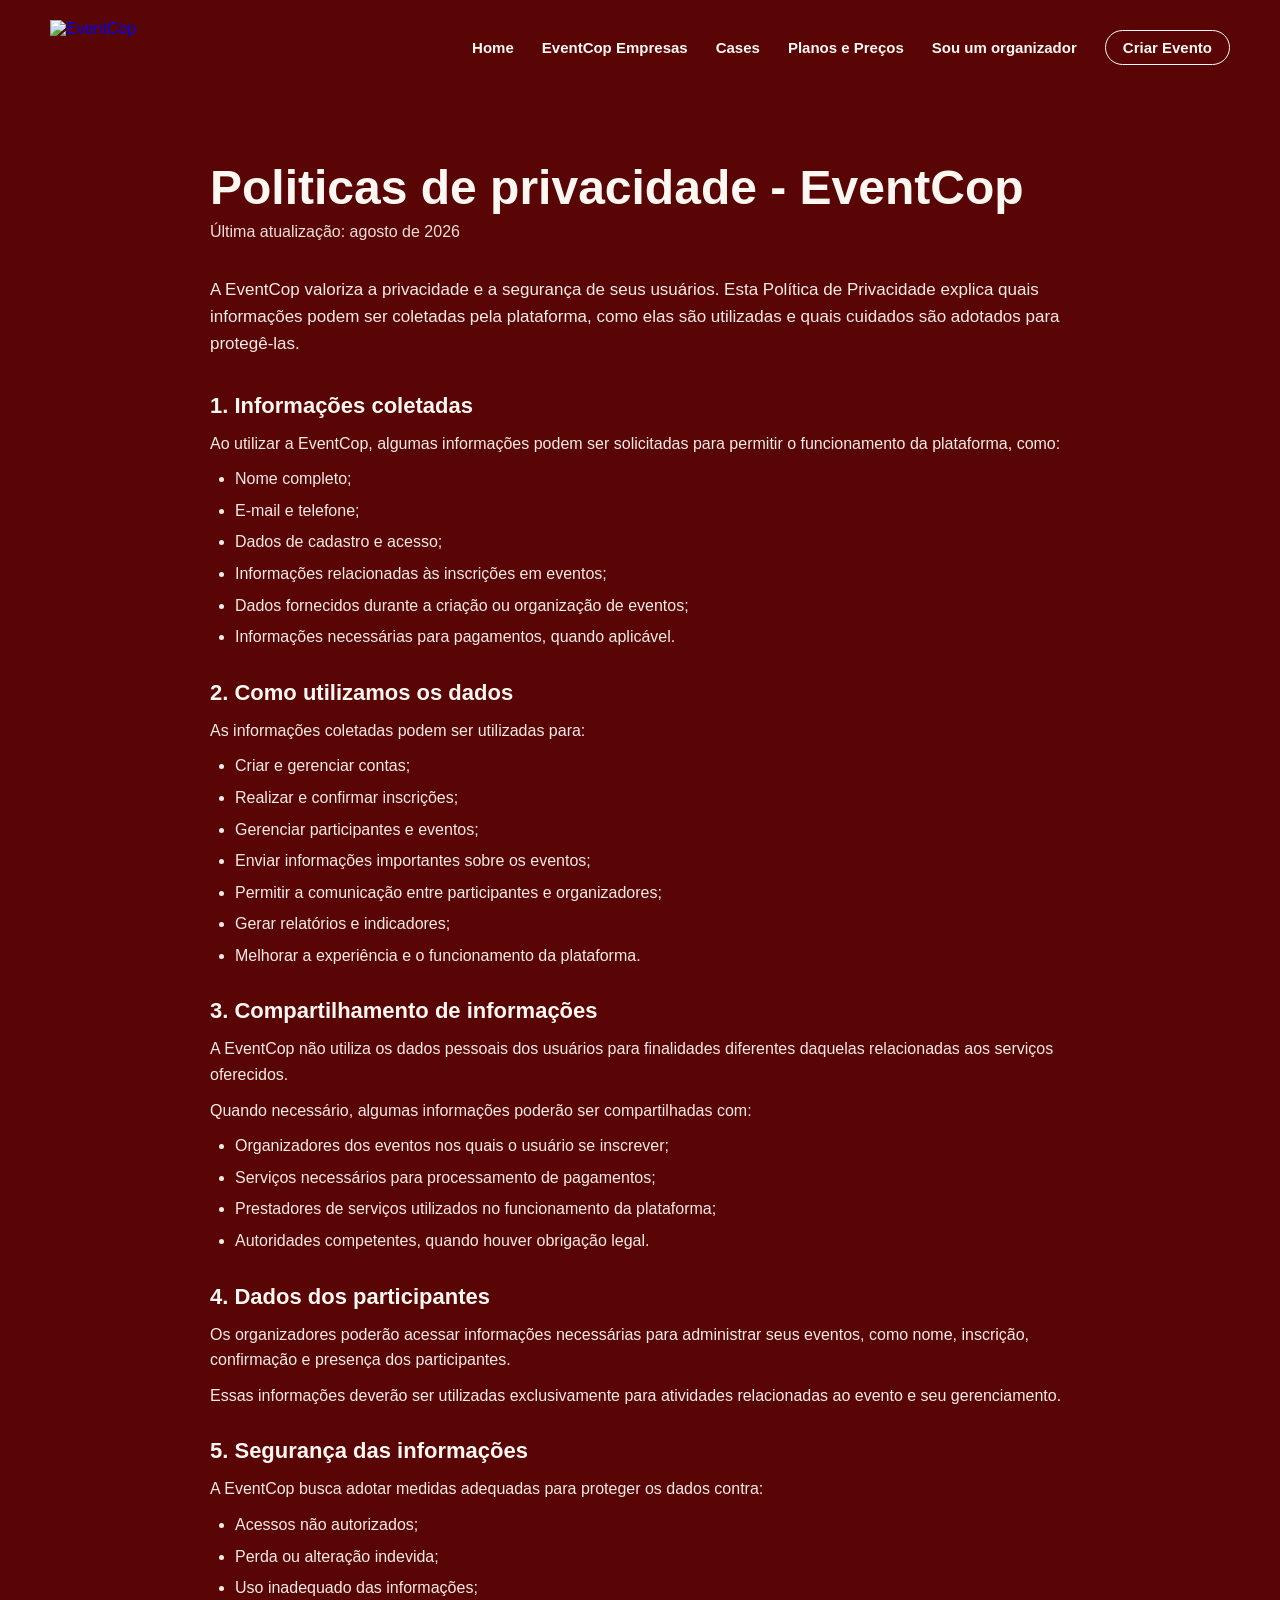
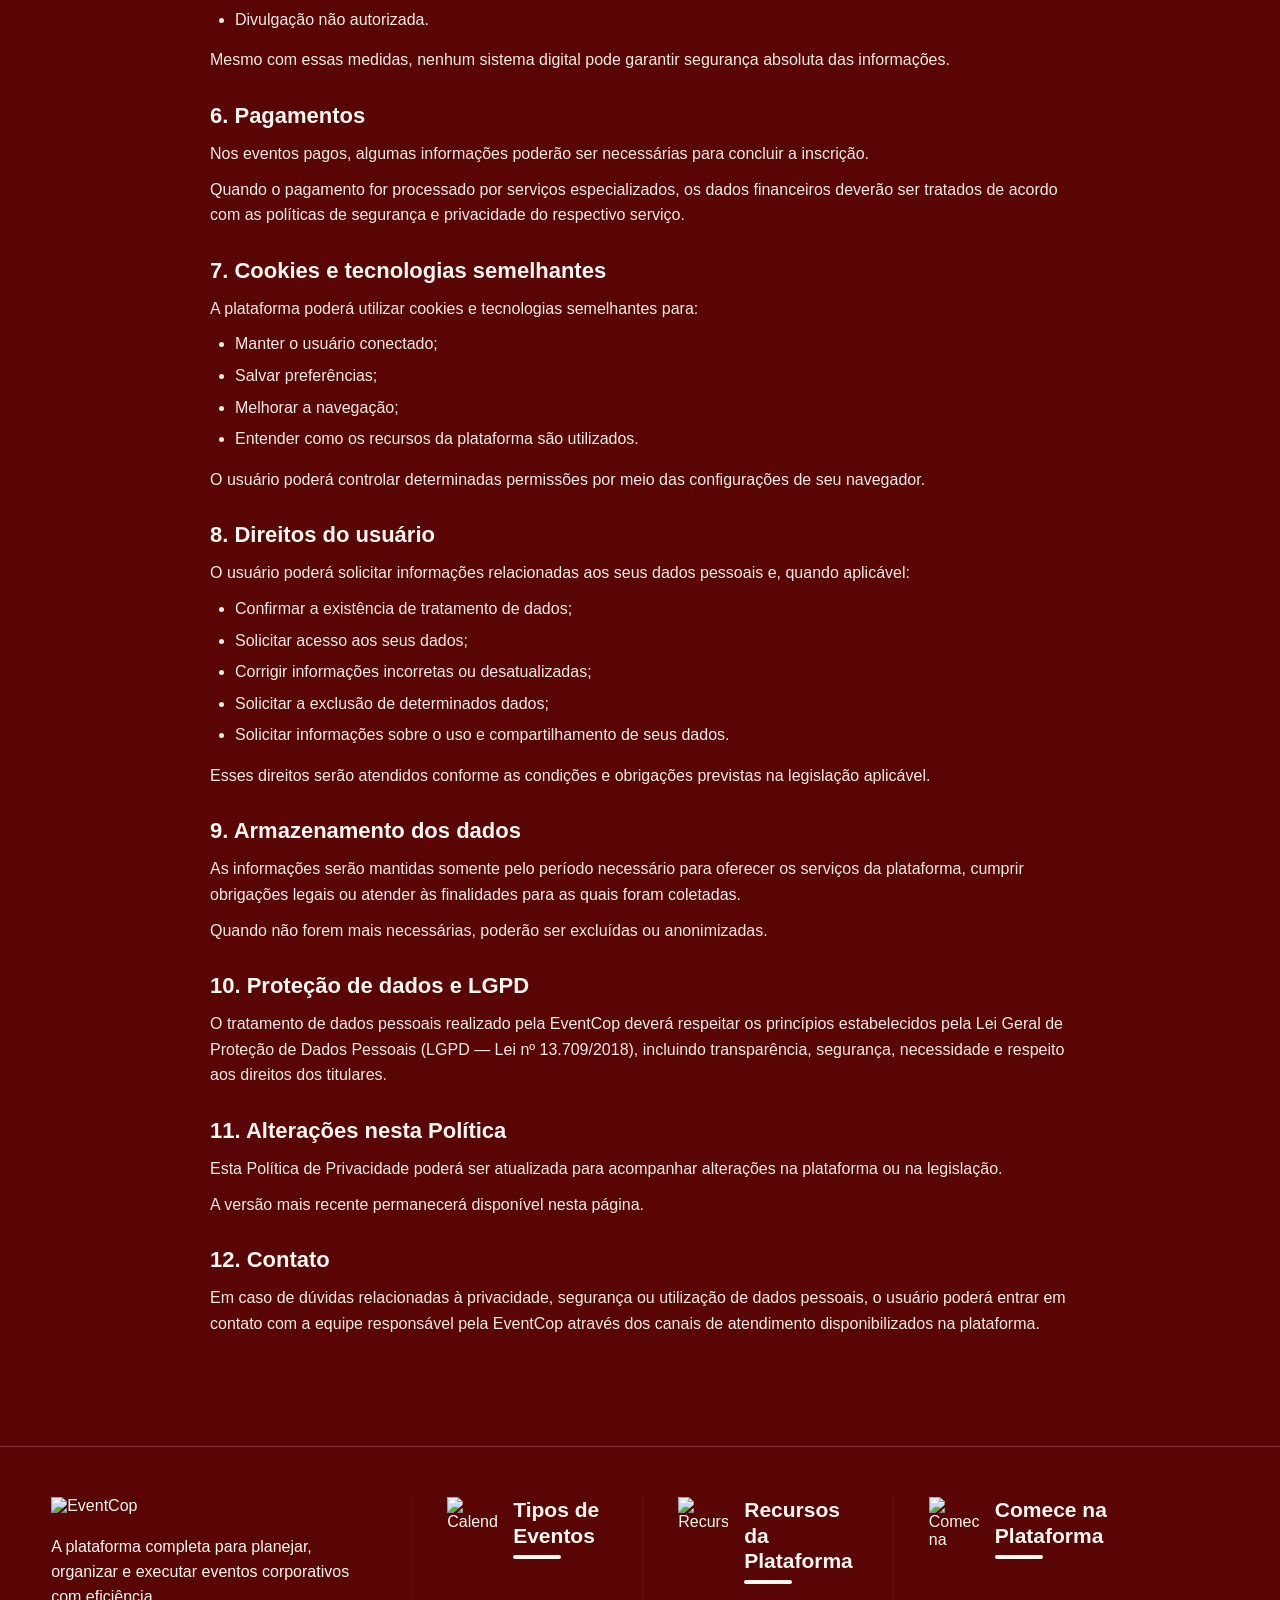
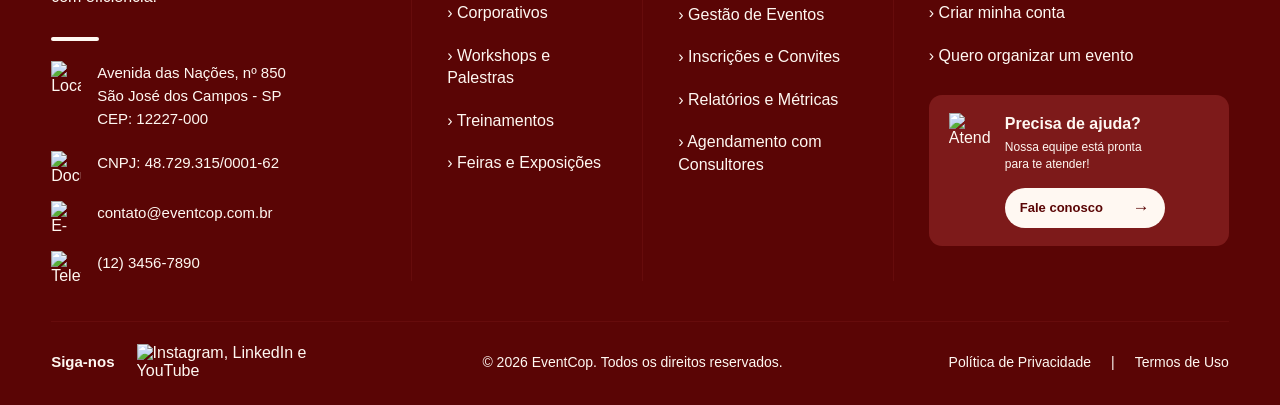
==== Event.Cop/termos e politicas/politicas/index.html @ 4dac791f "Add terms of use page and associated assets - Created index.html for the Terms of Use section, detai" ====
<!DOCTYPE html>
<html lang="pt-br">

<head>
    <meta charset="UTF-8">
    <meta name="viewport" content="width=device-width, initial-scale=1.0">
    <title>Políticas de privacidade - EventCop</title>
    <style>
        * {
            margin: 0;
            padding: 0;
            box-sizing: border-box;
        }

        html {
            scroll-behavior: smooth;
        }

        body {
            font-family: Arial, Helvetica, sans-serif;
            background: #5A0505;
            color: #FFF8F2;
        }

        a {
            text-decoration: none;
        }

        /* HEADER */
        .header {
            width: 100%;
            height: 120px;
            padding: 0 50px;
            background: #5A0505;
            display: flex;
            justify-content: space-between;
            align-items: flex-start;
            padding-top: 20px;
        }

        .logo-header {
            width: 180px;
            height: auto;
            object-fit: contain;
            position: relative;
            top: 0;
            left: 0;
        }

        .menu {
            display: flex;
            align-items: center;
            gap: 28px;
            margin-top: 10px;
        }

        .menu a {
            color: #FFF8F2;
            font-size: 15px;
            font-weight: bold;
        }

        .menu a:hover {
            opacity: 0.8;
        }

        .btn-header {
            padding: 8px 17px;
            border: 1px solid #FFF8F2;
            border-radius: 25px;
        }

        /* POLÍTICAS DE PRIVACIDADE (CONTEÚDO PRINCIPAL) */
        .termos-container {
            max-width: 900px;
            margin: 0 auto;
            padding: 40px 20px 80px 20px;
        }

        .termos-container h1 {
            font-size: 48px;
            font-weight: bold;
            margin-bottom: 8px;
            color: #FFF8F2;
        }

        .termos-container .data-atualizacao {
            font-size: 16px;
            opacity: 0.9;
            margin-bottom: 35px;
        }

        .termos-container .introducao {
            font-size: 17px;
            line-height: 1.6;
            margin-bottom: 35px;
            opacity: 0.95;
        }

        .termos-secao {
            margin-bottom: 30px;
        }

        .termos-secao h2 {
            font-size: 22px;
            font-weight: bold;
            margin-bottom: 12px;
            color: #FFF8F2;
        }

        .termos-secao p {
            font-size: 16px;
            line-height: 1.6;
            margin-bottom: 10px;
            opacity: 0.95;
        }

        .termos-secao ul {
            list-style-type: disc;
            padding-left: 25px;
            margin-bottom: 15px;
        }

        .termos-secao li {
            font-size: 16px;
            line-height: 1.6;
            margin-bottom: 6px;
            opacity: 0.95;
        }

        /* FOOTER */
        .footer {
            width: 100%;
            padding: 50px 4% 25px;
            background: #5A0505;
            color: #FFF8F2;
            display: grid;
            grid-template-columns: 1.25fr 1fr 1.1fr 1.15fr;
            column-gap: 40px;
            border-top: 1px solid rgba(255, 248, 242, 0.2);
        }

        .footer-coluna {
            position: relative;
            display: flex;
            flex-direction: column;
            gap: 20px;
        }

        .footer-coluna:not(:first-child) {
            border-left: 1px solid rgba(125, 26, 26, 0.35);
            padding-left: 35px;
        }

        .logo-footer {
            width: 320px;
            height: auto;
        }

        .descricao-footer {
            max-width: 310px;
            font-size: 16px;
            line-height: 1.55;
        }

        .traco {
            width: 48px;
            height: 4px;
            margin-top: 7px;
            background: #FFF8F2;
            border-radius: 10px;
        }

        .footer-info {
            display: flex;
            align-items: flex-start;
            gap: 16px;
        }

        .footer-info img {
            width: 30px;
            height: 30px;
            object-fit: contain;
            flex-shrink: 0;
        }

        .footer-info p {
            font-size: 15px;
            line-height: 1.55;
        }

        .footer-titulo {
            min-height: 85px;
            display: flex;
            align-items: flex-start;
            gap: 16px;
        }

        .footer-titulo > img {
            width: 50px;
            height: 50px;
            object-fit: contain;
            flex-shrink: 0;
        }

        .footer-titulo h3 {
            font-size: 21px;
            line-height: 1.2;
            font-weight: 700;
        }

        .footer-coluna > a {
            color: #FFF8F2;
            font-size: 16px;
            line-height: 1.4;
        }

        .footer-coluna > a:hover {
            opacity: 0.75;
        }

        .ajuda {
            margin-top: 8px;
            width: 300px;
            padding: 18px 20px;
            background: #7D1A1A;
            border-radius: 13px;
            display: flex;
            align-items: flex-start;
            gap: 14px;
        }

        .fone-ajuda {
            width: 42px;
            height: 42px;
            object-fit: contain;
            flex-shrink: 0;
        }

        .ajuda h3 {
            margin: 2px 0 6px;
            font-size: 16px;
            font-weight: 700;
            line-height: 1.1;
        }

        .ajuda p {
            margin: 0 0 14px;
            font-size: 12px;
            line-height: 1.45;
        }

        .btn-fale {
            width: 160px;
            min-width: 0;
            padding: 10px 15px;
            background: #FFF8F2;
            color: #5A0505;
            border-radius: 25px;
            display: flex;
            align-items: center;
            justify-content: space-between;
            font-size: 13px;
            font-weight: 700;
        }

        .btn-fale span {
            font-size: 17px;
        }

        .footer-baixo {
            grid-column: 1 / -1;
            margin-top: 40px;
            padding-top: 22px;
            border-top: 1px solid rgba(125, 26, 26, 0.35);
            display: flex;
            justify-content: space-between;
            align-items: center;
        }

        .redes {
            display: flex;
            align-items: center;
            gap: 22px;
        }

        .redes strong {
            font-size: 15px;
        }

        .redes img {
            width: 180px;
            height: auto;
        }

        .footer-baixo > p {
            font-size: 14px;
        }

        .footer-politicas {
            display: flex;
            align-items: center;
            gap: 20px;
        }

        .footer-politicas a,
        .footer-politicas span {
            color: #FFF8F2;
            font-size: 14px;
        }

        /* RESPONSIVIDADE */
        @media (max-width: 1100px) {
            .menu {
                gap: 18px;
            }
            .footer {
                grid-template-columns: 1fr 1fr;
                row-gap: 45px;
            }
            .footer-coluna:not(:first-child) {
                border-left: none;
                padding-left: 0;
            }
        }

        @media (max-width: 800px) {
            .header {
                flex-direction: column;
                height: auto;
                padding-bottom: 20px;
            }
            .logo-header {
                top: 0;
                left: 0;
                width: 180px;
            }
            .menu {
                justify-content: center;
                flex-wrap: wrap;
            }
            .termos-container h1 {
                font-size: 36px;
            }
        }

        @media (max-width: 600px) {
            .footer {
                grid-template-columns: 1fr;
            }
            .footer-baixo {
                flex-direction: column;
                align-items: flex-start;
                gap: 20px;
            }
        }
    </style>
</head>

<body>

    <header class="header">
        <a href="../index.php">
            <img src="logo bege.jpeg" alt="EventCop" class="logo-header">
        </a>

        <nav class="menu">
            <a href="../index.php">Home</a>
            <a href="">EventCop Empresas</a>
            <a href="">Cases</a>
            <a href="">Planos e Preços</a>
            <a href="">Sou um organizador</a>
            <a href="" class="btn-header">Criar Evento</a>
        </nav>
    </header>

    <main class="termos-container">
        <h1>Politicas de privacidade - EventCop</h1>
        <p class="data-atualizacao">Última atualização: agosto de 2026</p>

        <p class="introducao">
            A EventCop valoriza a privacidade e a segurança de seus usuários. Esta Política de Privacidade explica quais informações podem ser coletadas pela plataforma, como elas são utilizadas e quais cuidados são adotados para protegê-las.
        </p>

        <section class="termos-secao">
            <h2>1. Informações coletadas</h2>
            <p>Ao utilizar a EventCop, algumas informações podem ser solicitadas para permitir o funcionamento da plataforma, como:</p>
            <ul>
                <li>Nome completo;</li>
                <li>E-mail e telefone;</li>
                <li>Dados de cadastro e acesso;</li>
                <li>Informações relacionadas às inscrições em eventos;</li>
                <li>Dados fornecidos durante a criação ou organização de eventos;</li>
                <li>Informações necessárias para pagamentos, quando aplicável.</li>
            </ul>
        </section>

        <section class="termos-secao">
            <h2>2. Como utilizamos os dados</h2>
            <p>As informações coletadas podem ser utilizadas para:</p>
            <ul>
                <li>Criar e gerenciar contas;</li>
                <li>Realizar e confirmar inscrições;</li>
                <li>Gerenciar participantes e eventos;</li>
                <li>Enviar informações importantes sobre os eventos;</li>
                <li>Permitir a comunicação entre participantes e organizadores;</li>
                <li>Gerar relatórios e indicadores;</li>
                <li>Melhorar a experiência e o funcionamento da plataforma.</li>
            </ul>
        </section>

        <section class="termos-secao">
            <h2>3. Compartilhamento de informações</h2>
            <p>A EventCop não utiliza os dados pessoais dos usuários para finalidades diferentes daquelas relacionadas aos serviços oferecidos.</p>
            <p>Quando necessário, algumas informações poderão ser compartilhadas com:</p>
            <ul>
                <li>Organizadores dos eventos nos quais o usuário se inscrever;</li>
                <li>Serviços necessários para processamento de pagamentos;</li>
                <li>Prestadores de serviços utilizados no funcionamento da plataforma;</li>
                <li>Autoridades competentes, quando houver obrigação legal.</li>
            </ul>
        </section>

        <section class="termos-secao">
            <h2>4. Dados dos participantes</h2>
            <p>Os organizadores poderão acessar informações necessárias para administrar seus eventos, como nome, inscrição, confirmação e presença dos participantes.</p>
            <p>Essas informações deverão ser utilizadas exclusivamente para atividades relacionadas ao evento e seu gerenciamento.</p>
        </section>

        <section class="termos-secao">
            <h2>5. Segurança das informações</h2>
            <p>A EventCop busca adotar medidas adequadas para proteger os dados contra:</p>
            <ul>
                <li>Acessos não autorizados;</li>
                <li>Perda ou alteração indevida;</li>
                <li>Uso inadequado das informações;</li>
                <li>Divulgação não autorizada.</li>
            </ul>
            <p>Mesmo com essas medidas, nenhum sistema digital pode garantir segurança absoluta das informações.</p>
        </section>

        <section class="termos-secao">
            <h2>6. Pagamentos</h2>
            <p>Nos eventos pagos, algumas informações poderão ser necessárias para concluir a inscrição.</p>
            <p>Quando o pagamento for processado por serviços especializados, os dados financeiros deverão ser tratados de acordo com as políticas de segurança e privacidade do respectivo serviço.</p>
        </section>

        <section class="termos-secao">
            <h2>7. Cookies e tecnologias semelhantes</h2>
            <p>A plataforma poderá utilizar cookies e tecnologias semelhantes para:</p>
            <ul>
                <li>Manter o usuário conectado;</li>
                <li>Salvar preferências;</li>
                <li>Melhorar a navegação;</li>
                <li>Entender como os recursos da plataforma são utilizados.</li>
            </ul>
            <p>O usuário poderá controlar determinadas permissões por meio das configurações de seu navegador.</p>
        </section>

        <section class="termos-secao">
            <h2>8. Direitos do usuário</h2>
            <p>O usuário poderá solicitar informações relacionadas aos seus dados pessoais e, quando aplicável:</p>
            <ul>
                <li>Confirmar a existência de tratamento de dados;</li>
                <li>Solicitar acesso aos seus dados;</li>
                <li>Corrigir informações incorretas ou desatualizadas;</li>
                <li>Solicitar a exclusão de determinados dados;</li>
                <li>Solicitar informações sobre o uso e compartilhamento de seus dados.</li>
            </ul>
            <p>Esses direitos serão atendidos conforme as condições e obrigações previstas na legislação aplicável.</p>
        </section>

        <section class="termos-secao">
            <h2>9. Armazenamento dos dados</h2>
            <p>As informações serão mantidas somente pelo período necessário para oferecer os serviços da plataforma, cumprir obrigações legais ou atender às finalidades para as quais foram coletadas.</p>
            <p>Quando não forem mais necessárias, poderão ser excluídas ou anonimizadas.</p>
        </section>

        <section class="termos-secao">
            <h2>10. Proteção de dados e LGPD</h2>
            <p>O tratamento de dados pessoais realizado pela EventCop deverá respeitar os princípios estabelecidos pela Lei Geral de Proteção de Dados Pessoais (LGPD — Lei nº 13.709/2018), incluindo transparência, segurança, necessidade e respeito aos direitos dos titulares.</p>
        </section>

        <section class="termos-secao">
            <h2>11. Alterações nesta Política</h2>
            <p>Esta Política de Privacidade poderá ser atualizada para acompanhar alterações na plataforma ou na legislação.</p>
            <p>A versão mais recente permanecerá disponível nesta página.</p>
        </section>

        <section class="termos-secao">
            <h2>12. Contato</h2>
            <p>Em caso de dúvidas relacionadas à privacidade, segurança ou utilização de dados pessoais, o usuário poderá entrar em contato com a equipe responsável pela EventCop através dos canais de atendimento disponibilizados na plataforma.</p>
        </section>
    </main>

    <footer class="footer">
        <div class="footer-coluna footer-empresa">
            <img src="logo footer.jpg.jpeg" alt="EventCop" class="logo-footer">
            <p class="descricao-footer">
                A plataforma completa para planejar, organizar e executar eventos corporativos com eficiência.
            </p>
            <div class="traco"></div>

            <div class="footer-info">
                <img src="imagem localizacao footer.png" alt="Localização">
                <p>
                    Avenida das Nações, nº 850<br>
                    São José dos Campos - SP<br>
                    CEP: 12227-000
                </p>
            </div>

            <div class="footer-info">
                <img src="imagem CNPJ footer.png" alt="Documento">
                <p>CNPJ: 48.729.315/0001-62</p>
            </div>

            <div class="footer-info">
                <img src="imagem e-mail footer.png" alt="E-mail">
                <p>contato@eventcop.com.br</p>
            </div>

            <div class="footer-info">
                <img src="imagem telefone footer.png" alt="Telefone">
                <p>(12) 3456-7890</p>
            </div>
        </div>

        <div class="footer-coluna">
            <div class="footer-titulo">
                <img src="imagem calendario footer.png" alt="Calendário">
                <div>
                    <h3>Tipos de Eventos</h3>
                    <div class="traco"></div>
                </div>
            </div>
            <a href="">› Corporativos</a>
            <a href="">› Workshops e Palestras</a>
            <a href="">› Treinamentos</a>
            <a href="">› Feiras e Exposições</a>
        </div>

        <div class="footer-coluna">
            <div class="footer-titulo">
                <img src="imagem recursos plataforma footer.png" alt="Recursos">
                <div>
                    <h3>Recursos da<br>Plataforma</h3>
                    <div class="traco"></div>
                </div>
            </div>
            <a href="">› Gestão de Eventos</a>
            <a href="">› Inscrições e Convites</a>
            <a href="">› Relatórios e Métricas</a>
            <a href="">› Agendamento com Consultores</a>
        </div>

        <div class="footer-coluna">
            <div class="footer-titulo">
                <img src="imagem comece na plataforma footer.png" alt="Comece na plataforma">
                <div>
                    <h3>Comece na<br>Plataforma</h3>
                    <div class="traco"></div>
                </div>
            </div>
            <a href="">› Criar minha conta</a>
            <a href="">› Quero organizar um evento</a>

            <div class="ajuda">
                <img src="imagem precisa de ajuda footer.png" alt="Atendimento" class="fone-ajuda">
                <div>
                    <h3>Precisa de ajuda?</h3>
                    <p>Nossa equipe está pronta<br>para te atender!</p>
                    <a href="" class="btn-fale">
                        Fale conosco
                        <span>→</span>
                    </a>
                </div>
            </div>
        </div>

        <div class="footer-baixo">
            <div class="redes">
                <strong>Siga-nos</strong>
                <img src="imagem redes sociais footer.png" alt="Instagram, LinkedIn e YouTube">
            </div>
            <p>©️ 2026 EventCop. Todos os direitos reservados.</p>
            <div class="footer-politicas">
                <a href="">Política de Privacidade</a>
                <span>|</span>
                <a href="">Termos de Uso</a>
            </div>
        </div>
    </footer>

</body>
</html>
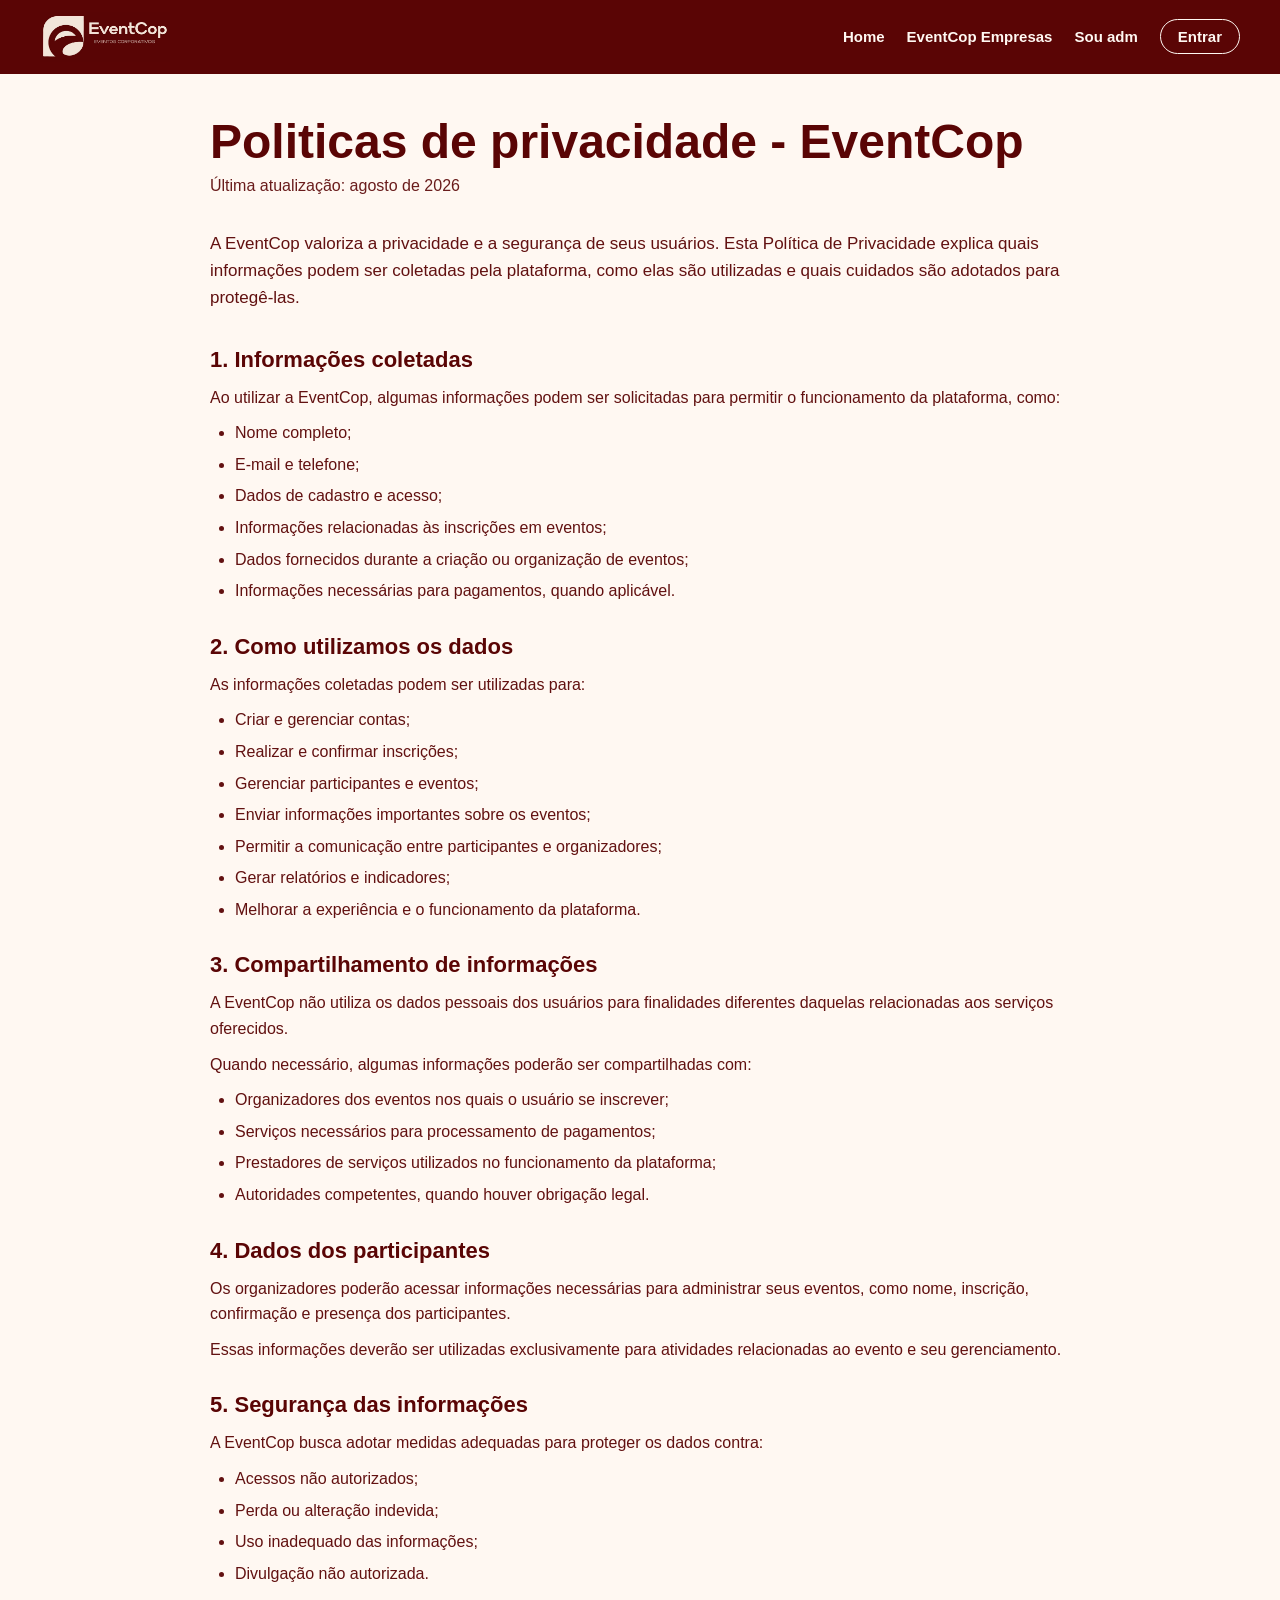
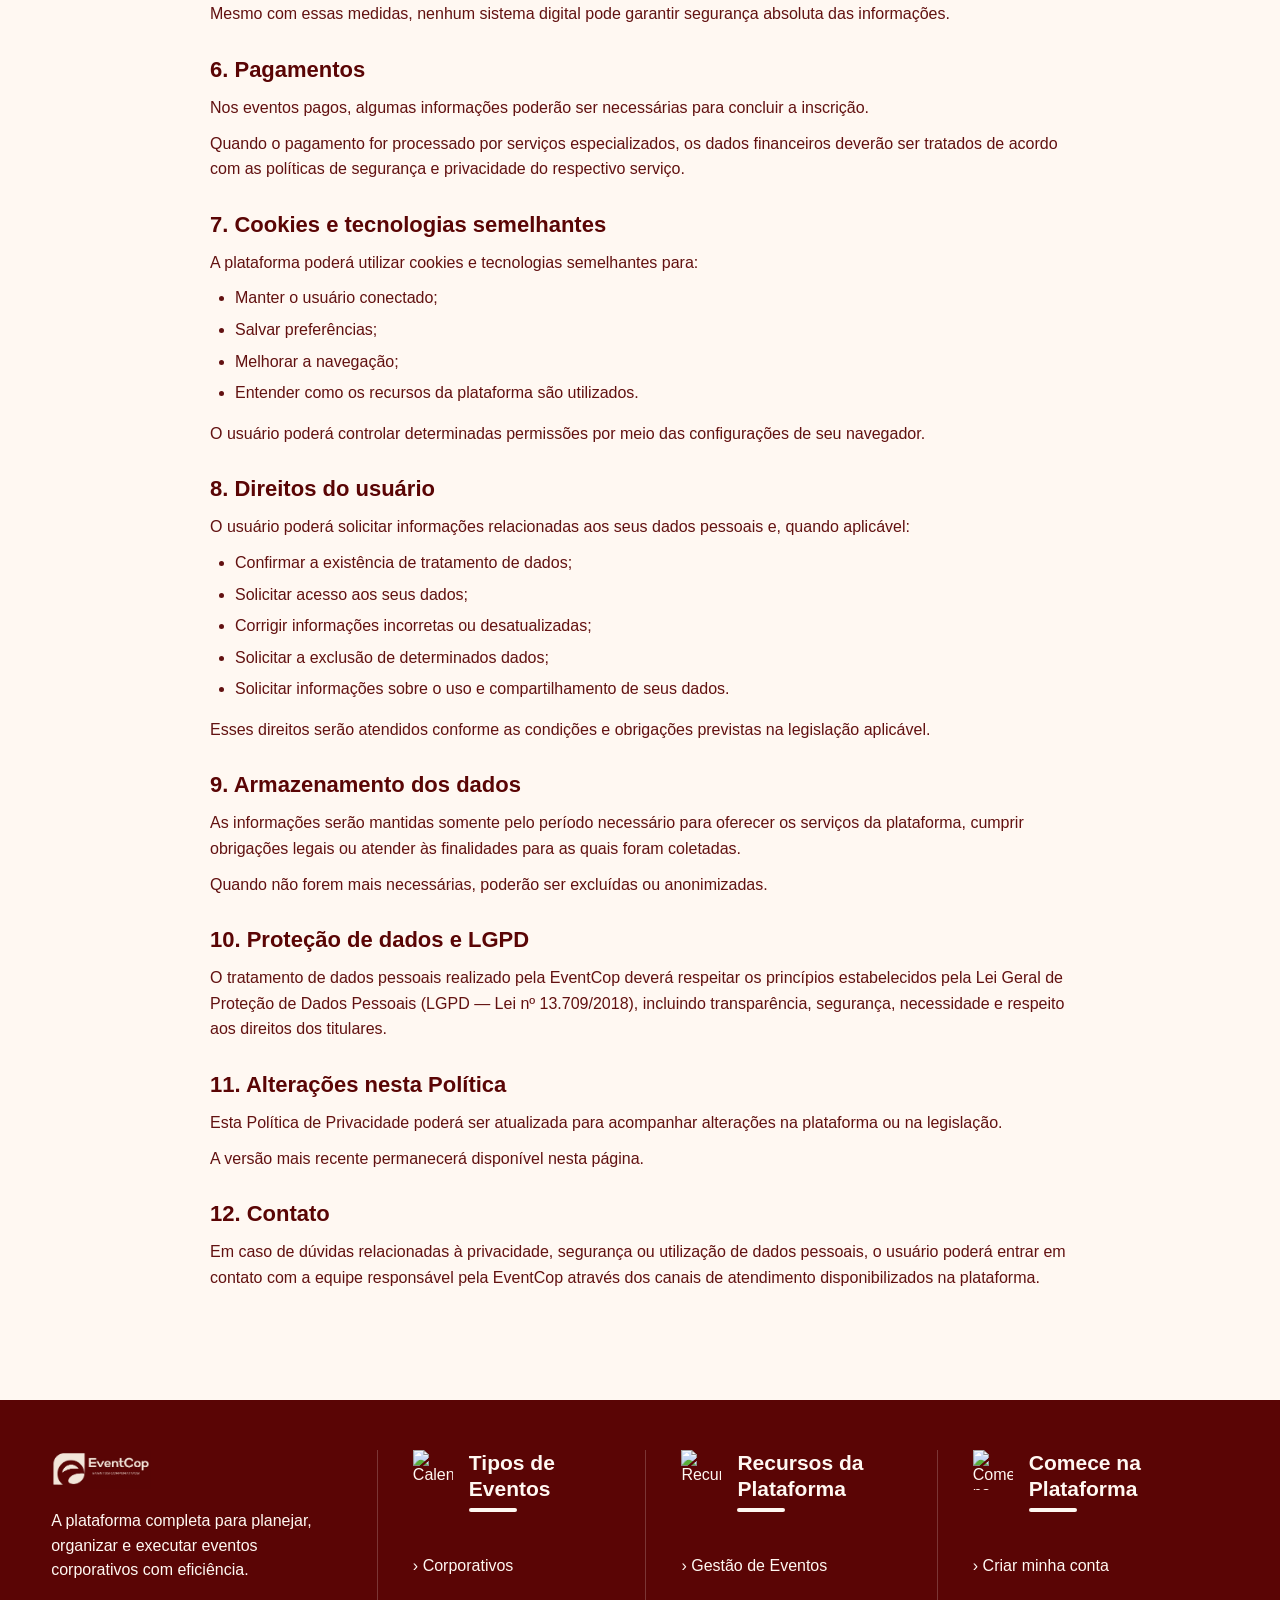
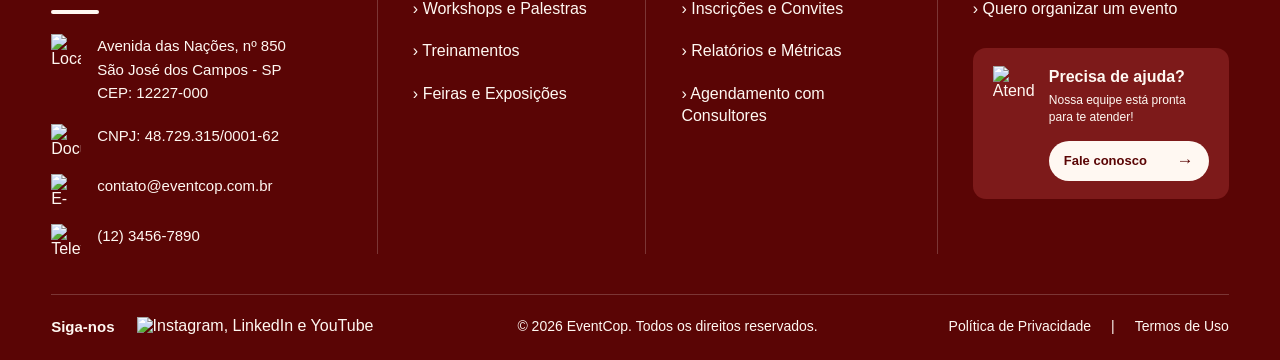
==== commit 5e009344: "Refactor code structure for improved readability and maintainability" ====
--- a/Event.Cop/termos e politicas/politicas/index.html
+++ b/Event.Cop/termos e politicas/politicas/index.html
@@ -1,596 +1,230 @@
 <!DOCTYPE html>
 <html lang="pt-br">
-
 <head>
     <meta charset="UTF-8">
     <meta name="viewport" content="width=device-width, initial-scale=1.0">
     <title>Políticas de privacidade - EventCop</title>
-    <style>
-        * {
-            margin: 0;
-            padding: 0;
-            box-sizing: border-box;
-        }
-
-        html {
-            scroll-behavior: smooth;
-        }
-
-        body {
-            font-family: Arial, Helvetica, sans-serif;
-            background: #5A0505;
-            color: #FFF8F2;
-        }
-
-        a {
-            text-decoration: none;
-        }
-
-        /* HEADER */
-        .header {
-            width: 100%;
-            height: 120px;
-            padding: 0 50px;
-            background: #5A0505;
-            display: flex;
-            justify-content: space-between;
-            align-items: flex-start;
-            padding-top: 20px;
-        }
-
-        .logo-header {
-            width: 180px;
-            height: auto;
-            object-fit: contain;
-            position: relative;
-            top: 0;
-            left: 0;
-        }
-
-        .menu {
-            display: flex;
-            align-items: center;
-            gap: 28px;
-            margin-top: 10px;
-        }
-
-        .menu a {
-            color: #FFF8F2;
-            font-size: 15px;
-            font-weight: bold;
-        }
-
-        .menu a:hover {
-            opacity: 0.8;
-        }
-
-        .btn-header {
-            padding: 8px 17px;
-            border: 1px solid #FFF8F2;
-            border-radius: 25px;
-        }
-
-        /* POLÍTICAS DE PRIVACIDADE (CONTEÚDO PRINCIPAL) */
-        .termos-container {
-            max-width: 900px;
-            margin: 0 auto;
-            padding: 40px 20px 80px 20px;
-        }
-
-        .termos-container h1 {
-            font-size: 48px;
-            font-weight: bold;
-            margin-bottom: 8px;
-            color: #FFF8F2;
-        }
-
-        .termos-container .data-atualizacao {
-            font-size: 16px;
-            opacity: 0.9;
-            margin-bottom: 35px;
-        }
-
-        .termos-container .introducao {
-            font-size: 17px;
-            line-height: 1.6;
-            margin-bottom: 35px;
-            opacity: 0.95;
-        }
-
-        .termos-secao {
-            margin-bottom: 30px;
-        }
-
-        .termos-secao h2 {
-            font-size: 22px;
-            font-weight: bold;
-            margin-bottom: 12px;
-            color: #FFF8F2;
-        }
-
-        .termos-secao p {
-            font-size: 16px;
-            line-height: 1.6;
-            margin-bottom: 10px;
-            opacity: 0.95;
-        }
-
-        .termos-secao ul {
-            list-style-type: disc;
-            padding-left: 25px;
-            margin-bottom: 15px;
-        }
-
-        .termos-secao li {
-            font-size: 16px;
-            line-height: 1.6;
-            margin-bottom: 6px;
-            opacity: 0.95;
-        }
-
-        /* FOOTER */
-        .footer {
-            width: 100%;
-            padding: 50px 4% 25px;
-            background: #5A0505;
-            color: #FFF8F2;
-            display: grid;
-            grid-template-columns: 1.25fr 1fr 1.1fr 1.15fr;
-            column-gap: 40px;
-            border-top: 1px solid rgba(255, 248, 242, 0.2);
-        }
-
-        .footer-coluna {
-            position: relative;
-            display: flex;
-            flex-direction: column;
-            gap: 20px;
-        }
-
-        .footer-coluna:not(:first-child) {
-            border-left: 1px solid rgba(125, 26, 26, 0.35);
-            padding-left: 35px;
-        }
-
-        .logo-footer {
-            width: 320px;
-            height: auto;
-        }
-
-        .descricao-footer {
-            max-width: 310px;
-            font-size: 16px;
-            line-height: 1.55;
-        }
-
-        .traco {
-            width: 48px;
-            height: 4px;
-            margin-top: 7px;
-            background: #FFF8F2;
-            border-radius: 10px;
-        }
-
-        .footer-info {
-            display: flex;
-            align-items: flex-start;
-            gap: 16px;
-        }
-
-        .footer-info img {
-            width: 30px;
-            height: 30px;
-            object-fit: contain;
-            flex-shrink: 0;
-        }
-
-        .footer-info p {
-            font-size: 15px;
-            line-height: 1.55;
-        }
-
-        .footer-titulo {
-            min-height: 85px;
-            display: flex;
-            align-items: flex-start;
-            gap: 16px;
-        }
-
-        .footer-titulo > img {
-            width: 50px;
-            height: 50px;
-            object-fit: contain;
-            flex-shrink: 0;
-        }
-
-        .footer-titulo h3 {
-            font-size: 21px;
-            line-height: 1.2;
-            font-weight: 700;
-        }
-
-        .footer-coluna > a {
-            color: #FFF8F2;
-            font-size: 16px;
-            line-height: 1.4;
-        }
-
-        .footer-coluna > a:hover {
-            opacity: 0.75;
-        }
-
-        .ajuda {
-            margin-top: 8px;
-            width: 300px;
-            padding: 18px 20px;
-            background: #7D1A1A;
-            border-radius: 13px;
-            display: flex;
-            align-items: flex-start;
-            gap: 14px;
-        }
-
-        .fone-ajuda {
-            width: 42px;
-            height: 42px;
-            object-fit: contain;
-            flex-shrink: 0;
-        }
-
-        .ajuda h3 {
-            margin: 2px 0 6px;
-            font-size: 16px;
-            font-weight: 700;
-            line-height: 1.1;
-        }
-
-        .ajuda p {
-            margin: 0 0 14px;
-            font-size: 12px;
-            line-height: 1.45;
-        }
-
-        .btn-fale {
-            width: 160px;
-            min-width: 0;
-            padding: 10px 15px;
-            background: #FFF8F2;
-            color: #5A0505;
-            border-radius: 25px;
-            display: flex;
-            align-items: center;
-            justify-content: space-between;
-            font-size: 13px;
-            font-weight: 700;
-        }
-
-        .btn-fale span {
-            font-size: 17px;
-        }
-
-        .footer-baixo {
-            grid-column: 1 / -1;
-            margin-top: 40px;
-            padding-top: 22px;
-            border-top: 1px solid rgba(125, 26, 26, 0.35);
-            display: flex;
-            justify-content: space-between;
-            align-items: center;
-        }
-
-        .redes {
-            display: flex;
-            align-items: center;
-            gap: 22px;
-        }
-
-        .redes strong {
-            font-size: 15px;
-        }
-
-        .redes img {
-            width: 180px;
-            height: auto;
-        }
-
-        .footer-baixo > p {
-            font-size: 14px;
-        }
-
-        .footer-politicas {
-            display: flex;
-            align-items: center;
-            gap: 20px;
-        }
-
-        .footer-politicas a,
-        .footer-politicas span {
-            color: #FFF8F2;
-            font-size: 14px;
-        }
-
-        /* RESPONSIVIDADE */
-        @media (max-width: 1100px) {
-            .menu {
-                gap: 18px;
-            }
-            .footer {
-                grid-template-columns: 1fr 1fr;
-                row-gap: 45px;
-            }
-            .footer-coluna:not(:first-child) {
-                border-left: none;
-                padding-left: 0;
-            }
-        }
-
-        @media (max-width: 800px) {
-            .header {
-                flex-direction: column;
-                height: auto;
-                padding-bottom: 20px;
-            }
-            .logo-header {
-                top: 0;
-                left: 0;
-                width: 180px;
-            }
-            .menu {
-                justify-content: center;
-                flex-wrap: wrap;
-            }
-            .termos-container h1 {
-                font-size: 36px;
-            }
-        }
-
-        @media (max-width: 600px) {
-            .footer {
-                grid-template-columns: 1fr;
-            }
-            .footer-baixo {
-                flex-direction: column;
-                align-items: flex-start;
-                gap: 20px;
-            }
-        }
-    </style>
+    <link rel="stylesheet" href="../termos/style.css">
 </head>
 
 <body>
-
-    <header class="header">
-        <a href="../index.php">
-            <img src="logo bege.jpeg" alt="EventCop" class="logo-header">
-        </a>
-
-        <nav class="menu">
-            <a href="../index.php">Home</a>
-            <a href="">EventCop Empresas</a>
-            <a href="">Cases</a>
-            <a href="">Planos e Preços</a>
-            <a href="">Sou um organizador</a>
-            <a href="" class="btn-header">Criar Evento</a>
-        </nav>
-    </header>
-
-    <main class="termos-container">
-        <h1>Politicas de privacidade - EventCop</h1>
-        <p class="data-atualizacao">Última atualização: agosto de 2026</p>
-
-        <p class="introducao">
-            A EventCop valoriza a privacidade e a segurança de seus usuários. Esta Política de Privacidade explica quais informações podem ser coletadas pela plataforma, como elas são utilizadas e quais cuidados são adotados para protegê-las.
+<header class="header">
+    <a href="index.php"><img src="imgs/logonv.jpeg" alt="EventCop" class="logo-header"></a>
+    <nav class="menu">
+        <ul>
+            <li><a href="index.php">Home</a></li>
+            <li><a href="empresas.php">EventCop Empresas</a></li>
+            <li><a href="../Paginas Macedo/login_organizadores.php">Sou adm</a></li>
+            <li><a href="../Paginas Macedo/login_normal.php" class="btn-header">Entrar</a></li>
+        </ul>
+    </nav>
+</header>
+<main class="termos-container">
+    <h1>Politicas de privacidade - EventCop</h1>
+    <p class="data-atualizacao">Última atualização: agosto de 2026</p>
+
+    <p class="introducao">
+        A EventCop valoriza a privacidade e a segurança de seus usuários. Esta Política de Privacidade explica quais informações podem ser coletadas pela plataforma, como elas são utilizadas e quais cuidados são adotados para protegê-las.
+    </p>
+
+    <section class="termos-secao">
+        <h2>1. Informações coletadas</h2>
+        <p>Ao utilizar a EventCop, algumas informações podem ser solicitadas para permitir o funcionamento da plataforma, como:</p>
+        <ul>
+            <li>Nome completo;</li>
+            <li>E-mail e telefone;</li>
+            <li>Dados de cadastro e acesso;</li>
+            <li>Informações relacionadas às inscrições em eventos;</li>
+            <li>Dados fornecidos durante a criação ou organização de eventos;</li>
+            <li>Informações necessárias para pagamentos, quando aplicável.</li>
+        </ul>
+    </section>
+
+    <section class="termos-secao">
+        <h2>2. Como utilizamos os dados</h2>
+        <p>As informações coletadas podem ser utilizadas para:</p>
+        <ul>
+            <li>Criar e gerenciar contas;</li>
+            <li>Realizar e confirmar inscrições;</li>
+            <li>Gerenciar participantes e eventos;</li>
+            <li>Enviar informações importantes sobre os eventos;</li>
+            <li>Permitir a comunicação entre participantes e organizadores;</li>
+            <li>Gerar relatórios e indicadores;</li>
+            <li>Melhorar a experiência e o funcionamento da plataforma.</li>
+        </ul>
+    </section>
+
+    <section class="termos-secao">
+        <h2>3. Compartilhamento de informações</h2>
+        <p>A EventCop não utiliza os dados pessoais dos usuários para finalidades diferentes daquelas relacionadas aos serviços oferecidos.</p>
+        <p>Quando necessário, algumas informações poderão ser compartilhadas com:</p>
+        <ul>
+            <li>Organizadores dos eventos nos quais o usuário se inscrever;</li>
+            <li>Serviços necessários para processamento de pagamentos;</li>
+            <li>Prestadores de serviços utilizados no funcionamento da plataforma;</li>
+            <li>Autoridades competentes, quando houver obrigação legal.</li>
+        </ul>
+    </section>
+
+    <section class="termos-secao">
+        <h2>4. Dados dos participantes</h2>
+        <p>Os organizadores poderão acessar informações necessárias para administrar seus eventos, como nome, inscrição, confirmação e presença dos participantes.</p>
+        <p>Essas informações deverão ser utilizadas exclusivamente para atividades relacionadas ao evento e seu gerenciamento.</p>
+    </section>
+
+    <section class="termos-secao">
+        <h2>5. Segurança das informações</h2>
+        <p>A EventCop busca adotar medidas adequadas para proteger os dados contra:</p>
+        <ul>
+            <li>Acessos não autorizados;</li>
+            <li>Perda ou alteração indevida;</li>
+            <li>Uso inadequado das informações;</li>
+            <li>Divulgação não autorizada.</li>
+        </ul>
+        <p>Mesmo com essas medidas, nenhum sistema digital pode garantir segurança absoluta das informações.</p>
+    </section>
+
+    <section class="termos-secao">
+        <h2>6. Pagamentos</h2>
+        <p>Nos eventos pagos, algumas informações poderão ser necessárias para concluir a inscrição.</p>
+        <p>Quando o pagamento for processado por serviços especializados, os dados financeiros deverão ser tratados de acordo com as políticas de segurança e privacidade do respectivo serviço.</p>
+    </section>
+
+    <section class="termos-secao">
+        <h2>7. Cookies e tecnologias semelhantes</h2>
+        <p>A plataforma poderá utilizar cookies e tecnologias semelhantes para:</p>
+        <ul>
+            <li>Manter o usuário conectado;</li>
+            <li>Salvar preferências;</li>
+            <li>Melhorar a navegação;</li>
+            <li>Entender como os recursos da plataforma são utilizados.</li>
+        </ul>
+        <p>O usuário poderá controlar determinadas permissões por meio das configurações de seu navegador.</p>
+    </section>
+
+    <section class="termos-secao">
+        <h2>8. Direitos do usuário</h2>
+        <p>O usuário poderá solicitar informações relacionadas aos seus dados pessoais e, quando aplicável:</p>
+        <ul>
+            <li>Confirmar a existência de tratamento de dados;</li>
+            <li>Solicitar acesso aos seus dados;</li>
+            <li>Corrigir informações incorretas ou desatualizadas;</li>
+            <li>Solicitar a exclusão de determinados dados;</li>
+            <li>Solicitar informações sobre o uso e compartilhamento de seus dados.</li>
+        </ul>
+        <p>Esses direitos serão atendidos conforme as condições e obrigações previstas na legislação aplicável.</p>
+    </section>
+
+    <section class="termos-secao">
+        <h2>9. Armazenamento dos dados</h2>
+        <p>As informações serão mantidas somente pelo período necessário para oferecer os serviços da plataforma, cumprir obrigações legais ou atender às finalidades para as quais foram coletadas.</p>
+        <p>Quando não forem mais necessárias, poderão ser excluídas ou anonimizadas.</p>
+    </section>
+
+    <section class="termos-secao">
+        <h2>10. Proteção de dados e LGPD</h2>
+        <p>O tratamento de dados pessoais realizado pela EventCop deverá respeitar os princípios estabelecidos pela Lei Geral de Proteção de Dados Pessoais (LGPD — Lei nº 13.709/2018), incluindo transparência, segurança, necessidade e respeito aos direitos dos titulares.</p>
+    </section>
+
+    <section class="termos-secao">
+        <h2>11. Alterações nesta Política</h2>
+        <p>Esta Política de Privacidade poderá ser atualizada para acompanhar alterações na plataforma ou na legislação.</p>
+        <p>A versão mais recente permanecerá disponível nesta página.</p>
+    </section>
+
+    <section class="termos-secao">
+        <h2>12. Contato</h2>
+        <p>Em caso de dúvidas relacionadas à privacidade, segurança ou utilização de dados pessoais, o usuário poderá entrar em contato com a equipe responsável pela EventCop através dos canais de atendimento disponibilizados na plataforma.</p>
+    </section>
+</main>
+
+<footer class="footer">
+    <div class="footer-coluna footer-empresa">
+        <img src="imgs/logonv.jpeg" alt="EventCop" class="logo-footer">
+        <p class="descricao-footer">
+            A plataforma completa para planejar,
+            organizar e executar eventos
+            corporativos com eficiência.
         </p>
-
-        <section class="termos-secao">
-            <h2>1. Informações coletadas</h2>
-            <p>Ao utilizar a EventCop, algumas informações podem ser solicitadas para permitir o funcionamento da plataforma, como:</p>
-            <ul>
-                <li>Nome completo;</li>
-                <li>E-mail e telefone;</li>
-                <li>Dados de cadastro e acesso;</li>
-                <li>Informações relacionadas às inscrições em eventos;</li>
-                <li>Dados fornecidos durante a criação ou organização de eventos;</li>
-                <li>Informações necessárias para pagamentos, quando aplicável.</li>
-            </ul>
-        </section>
-
-        <section class="termos-secao">
-            <h2>2. Como utilizamos os dados</h2>
-            <p>As informações coletadas podem ser utilizadas para:</p>
-            <ul>
-                <li>Criar e gerenciar contas;</li>
-                <li>Realizar e confirmar inscrições;</li>
-                <li>Gerenciar participantes e eventos;</li>
-                <li>Enviar informações importantes sobre os eventos;</li>
-                <li>Permitir a comunicação entre participantes e organizadores;</li>
-                <li>Gerar relatórios e indicadores;</li>
-                <li>Melhorar a experiência e o funcionamento da plataforma.</li>
-            </ul>
-        </section>
-
-        <section class="termos-secao">
-            <h2>3. Compartilhamento de informações</h2>
-            <p>A EventCop não utiliza os dados pessoais dos usuários para finalidades diferentes daquelas relacionadas aos serviços oferecidos.</p>
-            <p>Quando necessário, algumas informações poderão ser compartilhadas com:</p>
-            <ul>
-                <li>Organizadores dos eventos nos quais o usuário se inscrever;</li>
-                <li>Serviços necessários para processamento de pagamentos;</li>
-                <li>Prestadores de serviços utilizados no funcionamento da plataforma;</li>
-                <li>Autoridades competentes, quando houver obrigação legal.</li>
-            </ul>
-        </section>
-
-        <section class="termos-secao">
-            <h2>4. Dados dos participantes</h2>
-            <p>Os organizadores poderão acessar informações necessárias para administrar seus eventos, como nome, inscrição, confirmação e presença dos participantes.</p>
-            <p>Essas informações deverão ser utilizadas exclusivamente para atividades relacionadas ao evento e seu gerenciamento.</p>
-        </section>
-
-        <section class="termos-secao">
-            <h2>5. Segurança das informações</h2>
-            <p>A EventCop busca adotar medidas adequadas para proteger os dados contra:</p>
-            <ul>
-                <li>Acessos não autorizados;</li>
-                <li>Perda ou alteração indevida;</li>
-                <li>Uso inadequado das informações;</li>
-                <li>Divulgação não autorizada.</li>
-            </ul>
-            <p>Mesmo com essas medidas, nenhum sistema digital pode garantir segurança absoluta das informações.</p>
-        </section>
-
-        <section class="termos-secao">
-            <h2>6. Pagamentos</h2>
-            <p>Nos eventos pagos, algumas informações poderão ser necessárias para concluir a inscrição.</p>
-            <p>Quando o pagamento for processado por serviços especializados, os dados financeiros deverão ser tratados de acordo com as políticas de segurança e privacidade do respectivo serviço.</p>
-        </section>
-
-        <section class="termos-secao">
-            <h2>7. Cookies e tecnologias semelhantes</h2>
-            <p>A plataforma poderá utilizar cookies e tecnologias semelhantes para:</p>
-            <ul>
-                <li>Manter o usuário conectado;</li>
-                <li>Salvar preferências;</li>
-                <li>Melhorar a navegação;</li>
-                <li>Entender como os recursos da plataforma são utilizados.</li>
-            </ul>
-            <p>O usuário poderá controlar determinadas permissões por meio das configurações de seu navegador.</p>
-        </section>
-
-        <section class="termos-secao">
-            <h2>8. Direitos do usuário</h2>
-            <p>O usuário poderá solicitar informações relacionadas aos seus dados pessoais e, quando aplicável:</p>
-            <ul>
-                <li>Confirmar a existência de tratamento de dados;</li>
-                <li>Solicitar acesso aos seus dados;</li>
-                <li>Corrigir informações incorretas ou desatualizadas;</li>
-                <li>Solicitar a exclusão de determinados dados;</li>
-                <li>Solicitar informações sobre o uso e compartilhamento de seus dados.</li>
-            </ul>
-            <p>Esses direitos serão atendidos conforme as condições e obrigações previstas na legislação aplicável.</p>
-        </section>
-
-        <section class="termos-secao">
-            <h2>9. Armazenamento dos dados</h2>
-            <p>As informações serão mantidas somente pelo período necessário para oferecer os serviços da plataforma, cumprir obrigações legais ou atender às finalidades para as quais foram coletadas.</p>
-            <p>Quando não forem mais necessárias, poderão ser excluídas ou anonimizadas.</p>
-        </section>
-
-        <section class="termos-secao">
-            <h2>10. Proteção de dados e LGPD</h2>
-            <p>O tratamento de dados pessoais realizado pela EventCop deverá respeitar os princípios estabelecidos pela Lei Geral de Proteção de Dados Pessoais (LGPD — Lei nº 13.709/2018), incluindo transparência, segurança, necessidade e respeito aos direitos dos titulares.</p>
-        </section>
-
-        <section class="termos-secao">
-            <h2>11. Alterações nesta Política</h2>
-            <p>Esta Política de Privacidade poderá ser atualizada para acompanhar alterações na plataforma ou na legislação.</p>
-            <p>A versão mais recente permanecerá disponível nesta página.</p>
-        </section>
-
-        <section class="termos-secao">
-            <h2>12. Contato</h2>
-            <p>Em caso de dúvidas relacionadas à privacidade, segurança ou utilização de dados pessoais, o usuário poderá entrar em contato com a equipe responsável pela EventCop através dos canais de atendimento disponibilizados na plataforma.</p>
-        </section>
-    </main>
-
-    <footer class="footer">
-        <div class="footer-coluna footer-empresa">
-            <img src="logo footer.jpg.jpeg" alt="EventCop" class="logo-footer">
-            <p class="descricao-footer">
-                A plataforma completa para planejar, organizar e executar eventos corporativos com eficiência.
+        <div class="traco"></div>
+        <div class="footer-info">
+            <img src="imgs/imagem localizacao footer.png" alt="Localização">
+            <p>
+                Avenida das Nações, nº 850<br>
+                São José dos Campos - SP<br>
+                CEP: 12227-000
             </p>
-            <div class="traco"></div>
-
-            <div class="footer-info">
-                <img src="imagem localizacao footer.png" alt="Localização">
-                <p>
-                    Avenida das Nações, nº 850<br>
-                    São José dos Campos - SP<br>
-                    CEP: 12227-000
-                </p>
-            </div>
-
-            <div class="footer-info">
-                <img src="imagem CNPJ footer.png" alt="Documento">
-                <p>CNPJ: 48.729.315/0001-62</p>
-            </div>
-
-            <div class="footer-info">
-                <img src="imagem e-mail footer.png" alt="E-mail">
-                <p>contato@eventcop.com.br</p>
-            </div>
-
-            <div class="footer-info">
-                <img src="imagem telefone footer.png" alt="Telefone">
-                <p>(12) 3456-7890</p>
-            </div>
-        </div>
-
-        <div class="footer-coluna">
-            <div class="footer-titulo">
-                <img src="imagem calendario footer.png" alt="Calendário">
-                <div>
-                    <h3>Tipos de Eventos</h3>
-                    <div class="traco"></div>
-                </div>
-            </div>
-            <a href="">› Corporativos</a>
-            <a href="">› Workshops e Palestras</a>
-            <a href="">› Treinamentos</a>
-            <a href="">› Feiras e Exposições</a>
-        </div>
-
-        <div class="footer-coluna">
-            <div class="footer-titulo">
-                <img src="imagem recursos plataforma footer.png" alt="Recursos">
-                <div>
-                    <h3>Recursos da<br>Plataforma</h3>
-                    <div class="traco"></div>
-                </div>
-            </div>
-            <a href="">› Gestão de Eventos</a>
-            <a href="">› Inscrições e Convites</a>
-            <a href="">› Relatórios e Métricas</a>
-            <a href="">› Agendamento com Consultores</a>
-        </div>
-
-        <div class="footer-coluna">
-            <div class="footer-titulo">
-                <img src="imagem comece na plataforma footer.png" alt="Comece na plataforma">
-                <div>
-                    <h3>Comece na<br>Plataforma</h3>
-                    <div class="traco"></div>
-                </div>
-            </div>
-            <a href="">› Criar minha conta</a>
-            <a href="">› Quero organizar um evento</a>
-
-            <div class="ajuda">
-                <img src="imagem precisa de ajuda footer.png" alt="Atendimento" class="fone-ajuda">
-                <div>
-                    <h3>Precisa de ajuda?</h3>
-                    <p>Nossa equipe está pronta<br>para te atender!</p>
-                    <a href="" class="btn-fale">
-                        Fale conosco
-                        <span>→</span>
-                    </a>
-                </div>
-            </div>
-        </div>
-
-        <div class="footer-baixo">
-            <div class="redes">
-                <strong>Siga-nos</strong>
-                <img src="imagem redes sociais footer.png" alt="Instagram, LinkedIn e YouTube">
-            </div>
-            <p>©️ 2026 EventCop. Todos os direitos reservados.</p>
-            <div class="footer-politicas">
-                <a href="">Política de Privacidade</a>
-                <span>|</span>
-                <a href="">Termos de Uso</a>
-            </div>
-        </div>
-    </footer>
-
+        </div>
+        <div class="footer-info">
+            <img src="imgs/imagem CNPJ footer.png" alt="Documento">
+            <p>CNPJ: 48.729.315/0001-62</p>
+        </div>
+        <div class="footer-info">
+            <img src="imgs/imagem e-mail footer.png" alt="E-mail">
+            <p> contato@eventcop.com.br </p>
+        </div>
+        <div class="footer-info">
+            <img src="imgs/imagem telefone footer.png" alt="Telefone">
+            <p> (12) 3456-7890</p>
+        </div>
+    </div>
+    <div class="footer-coluna">
+        <div class="footer-titulo">
+            <img src="imgs/imagem calendario footer.png" alt="Calendário">
+            <div>
+                <h3>Tipos de Eventos</h3>
+                <div class="traco"></div>
+            </div>
+        </div>
+        <a href="cases.php">› Corporativos</a>
+        <a href="cases.php">› Workshops e Palestras</a>
+        <a href="cases.php">› Treinamentos</a>
+        <a href="cases.php">› Feiras e Exposições</a>
+    </div>
+    <div class="footer-coluna">
+        <div class="footer-titulo">
+            <img src="imgs/imagem recursos plataforma footer.png" alt="Recursos">
+            <div>
+                <h3>Recursos da Plataforma</h3>
+                <div class="traco"></div>
+            </div>
+        </div>
+        <a href="../Paginas Macedo/criar_evento.php">› Gestão de Eventos</a>
+        <a href="../Paginas Macedo/inscricao.php">› Inscrições e Convites</a>
+        <a href="empresas.php">› Relatórios e Métricas</a>
+        <a href="agenda_consultores.php">› Agendamento com Consultores</a>
+    </div>
+    <div class="footer-coluna">
+        <div class="footer-titulo">
+            <img src="imgs/imagem comece na plataforma footer.png" alt="Comece na plataforma">
+            <div>
+                <h3>Comece na Plataforma</h3>
+                <div class="traco"></div>
+            </div>
+        </div>
+        <a href="../Paginas Macedo/cadastro_normal.php">› Criar minha conta</a>
+        <a href="../Paginas Macedo/cadastro_organizador.php">› Quero organizar um evento</a>
+        <div class="ajuda">
+            <img src="imgs/imagem precisa de ajuda footer.png" alt="Atendimento" class="fone-ajuda">
+            <div>
+                <h3>Precisa de ajuda?</h3>
+                <p>Nossa equipe está pronta<br>para te atender!</p>
+                <a href="agenda_consultores.php" class="btn-fale"> Fale conosco <span>→</span> </a>
+            </div>
+        </div>
+    </div>
+    <div class="footer-baixo">
+        <div class="redes">
+            <strong>Siga-nos</strong>
+            <img src="imgs/imagem redes sociais footer.png" alt="Instagram, LinkedIn e YouTube">
+        </div>
+        <p> © 2026 EventCop. Todos os direitos reservados.</p>
+        <div class="footer-politicas">
+            <a href=""> Política de Privacidade</a>
+            <span>|</span>
+            <a href="">Termos de Uso</a>
+        </div>
+    </div>
+</footer>
 </body>
 </html>
--- a/Event.Cop/termos e politicas/termos/style.css
+++ b/Event.Cop/termos e politicas/termos/style.css
@@ -0,0 +1,423 @@
+/* ==========================================================================
+   VARIÁVEIS
+   ========================================================================== */
+:root {
+  --nav-bg: #5A0505;
+  --creme: #FFF8F2;
+  --vinho: #5A0505;
+  --vinho-claro: #7D1A1A;
+}
+
+/* ==========================================================================
+   BASE
+   ========================================================================== */
+* {
+  margin: 0;
+  padding: 0;
+  box-sizing: border-box;
+}
+
+html {
+  scroll-behavior: smooth;
+}
+
+body {
+  font-family: Arial, Helvetica, sans-serif;
+  color: var(--vinho);
+  background: var(--creme);
+}
+
+a {
+  text-decoration: none;
+}
+
+/* ==========================================================================
+   HEADER
+   ========================================================================== */
+.header {
+  background-color: var(--nav-bg);
+  display: flex;
+  justify-content: space-between;
+  align-items: center;
+  padding: 12px 40px;
+  width: 100%;
+}
+
+.logo-header {
+  height: 50px;
+  width: auto;
+  max-height: 60px;
+  object-fit: contain;
+  display: block;
+}
+
+.menu {
+  display: flex;
+  align-items: center;
+  gap: 28px;
+}
+
+.menu ul {
+  display: flex;
+  list-style: none;
+  gap: 22px;
+  align-items: center;
+}
+
+.menu a {
+  color: var(--creme);
+  font-size: 15px;
+  font-weight: bold;
+  transition: opacity 0.2s ease;
+}
+
+.menu a:hover {
+  opacity: 0.8;
+}
+
+.btn-header {
+  padding: 8px 17px;
+  border: 1px solid var(--creme);
+  border-radius: 25px;
+  background: transparent;
+  transition: all 0.2s ease;
+}
+
+.menu a.btn-header:hover {
+  background: var(--creme);
+  color: var(--nav-bg);
+  opacity: 1;
+}
+
+/* ==========================================================================
+   TERMOS DE USO (CONTEÚDO PRINCIPAL)
+   ========================================================================== */
+.termos-container {
+  max-width: 900px;
+  margin: 0 auto;
+  padding: 40px 20px 80px;
+}
+
+.termos-container h1 {
+  font-size: 48px;
+  font-weight: bold;
+  margin-bottom: 8px;
+  color: var(--vinho); /* antes: creme sobre fundo creme (invisível) */
+}
+
+.termos-container .data-atualizacao {
+  font-size: 16px;
+  opacity: 0.9;
+  margin-bottom: 35px;
+}
+
+.termos-container .introducao {
+  font-size: 17px;
+  line-height: 1.6;
+  margin-bottom: 35px;
+  opacity: 0.95;
+}
+
+.termos-secao {
+  margin-bottom: 30px;
+}
+
+.termos-secao h2 {
+  font-size: 22px;
+  font-weight: bold;
+  margin-bottom: 12px;
+  color: var(--vinho); /* antes: creme sobre fundo creme (invisível) */
+}
+
+.termos-secao p {
+  font-size: 16px;
+  line-height: 1.6;
+  margin-bottom: 10px;
+  opacity: 0.95;
+}
+
+.termos-secao ul {
+  list-style-type: disc;
+  padding-left: 25px;
+  margin-bottom: 15px;
+}
+
+.termos-secao li {
+  font-size: 16px;
+  line-height: 1.6;
+  margin-bottom: 6px;
+  opacity: 0.95;
+}
+
+/* ==========================================================================
+   FOOTER
+   ========================================================================== */
+.footer {
+  width: 100%;
+  padding: 50px 4% 25px;
+  background: var(--vinho);
+  color: var(--creme);
+  display: grid;
+  grid-template-columns: 1.25fr 1fr 1.1fr 1.15fr;
+  column-gap: 40px;
+}
+
+.footer-coluna {
+  position: relative;
+  display: flex;
+  flex-direction: column;
+  gap: 20px;
+}
+
+.footer-coluna:not(:first-child) {
+  border-left: 1px solid rgba(255, 248, 242, 0.2);
+  padding-left: 35px;
+}
+
+.logo-footer {
+  width: 100px;
+  max-width: 100%;
+  height: auto;
+}
+
+.descricao-footer {
+  max-width: 310px;
+  font-size: 16px;
+  line-height: 1.55;
+}
+
+.traco {
+  width: 48px;
+  height: 4px;
+  margin-top: 7px;
+  background: var(--creme);
+  border-radius: 10px;
+}
+
+.footer-info {
+  display: flex;
+  align-items: flex-start;
+  gap: 16px;
+}
+
+.footer-info img {
+  width: 30px;
+  height: 30px;
+  object-fit: contain;
+  flex-shrink: 0;
+}
+
+.footer-info p {
+  font-size: 15px;
+  line-height: 1.55;
+}
+
+.footer-titulo {
+  min-height: 85px;
+  display: flex;
+  align-items: flex-start;
+  gap: 16px;
+}
+
+.footer-titulo > img {
+  width: 40px;
+  height: 40px;
+  object-fit: contain;
+  flex-shrink: 0;
+}
+
+.footer-titulo h3 {
+  font-size: 21px;
+  line-height: 1.2;
+  font-weight: 700;
+}
+
+.footer-coluna > a {
+  color: var(--creme);
+  font-size: 16px;
+  line-height: 1.4;
+  transition: opacity 0.2s ease;
+}
+
+.footer-coluna > a:hover {
+  opacity: 0.75;
+}
+
+.ajuda {
+  margin-top: 8px;
+  width: 100%;
+  max-width: 300px;
+  padding: 18px 20px;
+  background: var(--vinho-claro);
+  border-radius: 13px;
+  display: flex;
+  align-items: flex-start;
+  gap: 14px;
+}
+
+.fone-ajuda {
+  width: 42px;
+  height: 42px;
+  object-fit: contain;
+  flex-shrink: 0;
+}
+
+.ajuda h3 {
+  margin: 2px 0 6px;
+  font-size: 16px;
+  font-weight: 700;
+  line-height: 1.1;
+}
+
+.ajuda p {
+  margin: 0 0 14px;
+  font-size: 12px;
+  line-height: 1.45;
+}
+
+.btn-fale {
+  width: 160px;
+  min-width: 0;
+  padding: 10px 15px;
+  background: var(--creme);
+  color: var(--vinho);
+  border-radius: 25px;
+  display: flex;
+  align-items: center;
+  justify-content: space-between;
+  font-size: 13px;
+  font-weight: 700;
+  transition: transform 0.2s ease;
+}
+
+.btn-fale:hover {
+  transform: translateY(-2px);
+}
+
+.btn-fale span {
+  font-size: 17px;
+}
+
+/* ==========================================================================
+   BARRA INFERIOR (DIREITOS E POLÍTICAS)
+   ========================================================================== */
+.footer-baixo {
+  grid-column: 1 / -1;
+  margin-top: 40px;
+  padding-top: 22px;
+  border-top: 1px solid rgba(255, 248, 242, 0.2);
+  display: flex;
+  justify-content: space-between;
+  align-items: center;
+  flex-wrap: wrap;
+  gap: 20px;
+}
+
+.redes {
+  display: flex;
+  align-items: center;
+  gap: 22px;
+}
+
+.redes strong {
+  font-size: 15px;
+}
+
+.redes img {
+  width: 250px;
+  max-width: 100%;
+  height: auto;
+}
+
+.footer-baixo > p {
+  font-size: 14px;
+}
+
+.footer-politicas {
+  display: flex;
+  align-items: center;
+  gap: 20px;
+}
+
+.footer-politicas a {
+  color: var(--creme);
+  font-size: 14px;
+}
+
+.footer-politicas a:hover {
+  text-decoration: underline;
+}
+
+.footer-politicas span {
+  color: var(--creme);
+  font-size: 14px;
+}
+
+/* ==========================================================================
+   RESPONSIVO
+   ========================================================================== */
+@media (max-width: 960px) {
+  .footer {
+    grid-template-columns: 1fr 1fr;
+    row-gap: 40px;
+  }
+
+  .footer-coluna:nth-child(3) {
+    border-left: none;
+    padding-left: 0;
+  }
+}
+
+@media (max-width: 640px) {
+  .header {
+    flex-direction: column;
+    gap: 12px;
+    padding: 12px 20px;
+  }
+
+  .menu,
+  .menu ul {
+    flex-wrap: wrap;
+    justify-content: center;
+    gap: 14px;
+  }
+
+  .termos-container h1 {
+    font-size: 34px;
+  }
+
+  .termos-secao h2 {
+    font-size: 20px;
+  }
+
+  .footer {
+    grid-template-columns: 1fr;
+    row-gap: 35px;
+  }
+
+  .footer-coluna:not(:first-child) {
+    border-left: none;
+    padding-left: 0;
+    border-top: 1px solid rgba(255, 248, 242, 0.2);
+    padding-top: 30px;
+  }
+
+  .footer-titulo {
+    min-height: 0;
+  }
+
+  .footer-baixo {
+    flex-direction: column;
+    align-items: flex-start;
+  }
+
+  .redes {
+    flex-direction: column;
+    align-items: flex-start;
+    gap: 10px;
+  }
+
+  .footer-politicas {
+    flex-wrap: wrap;
+  }
+}
